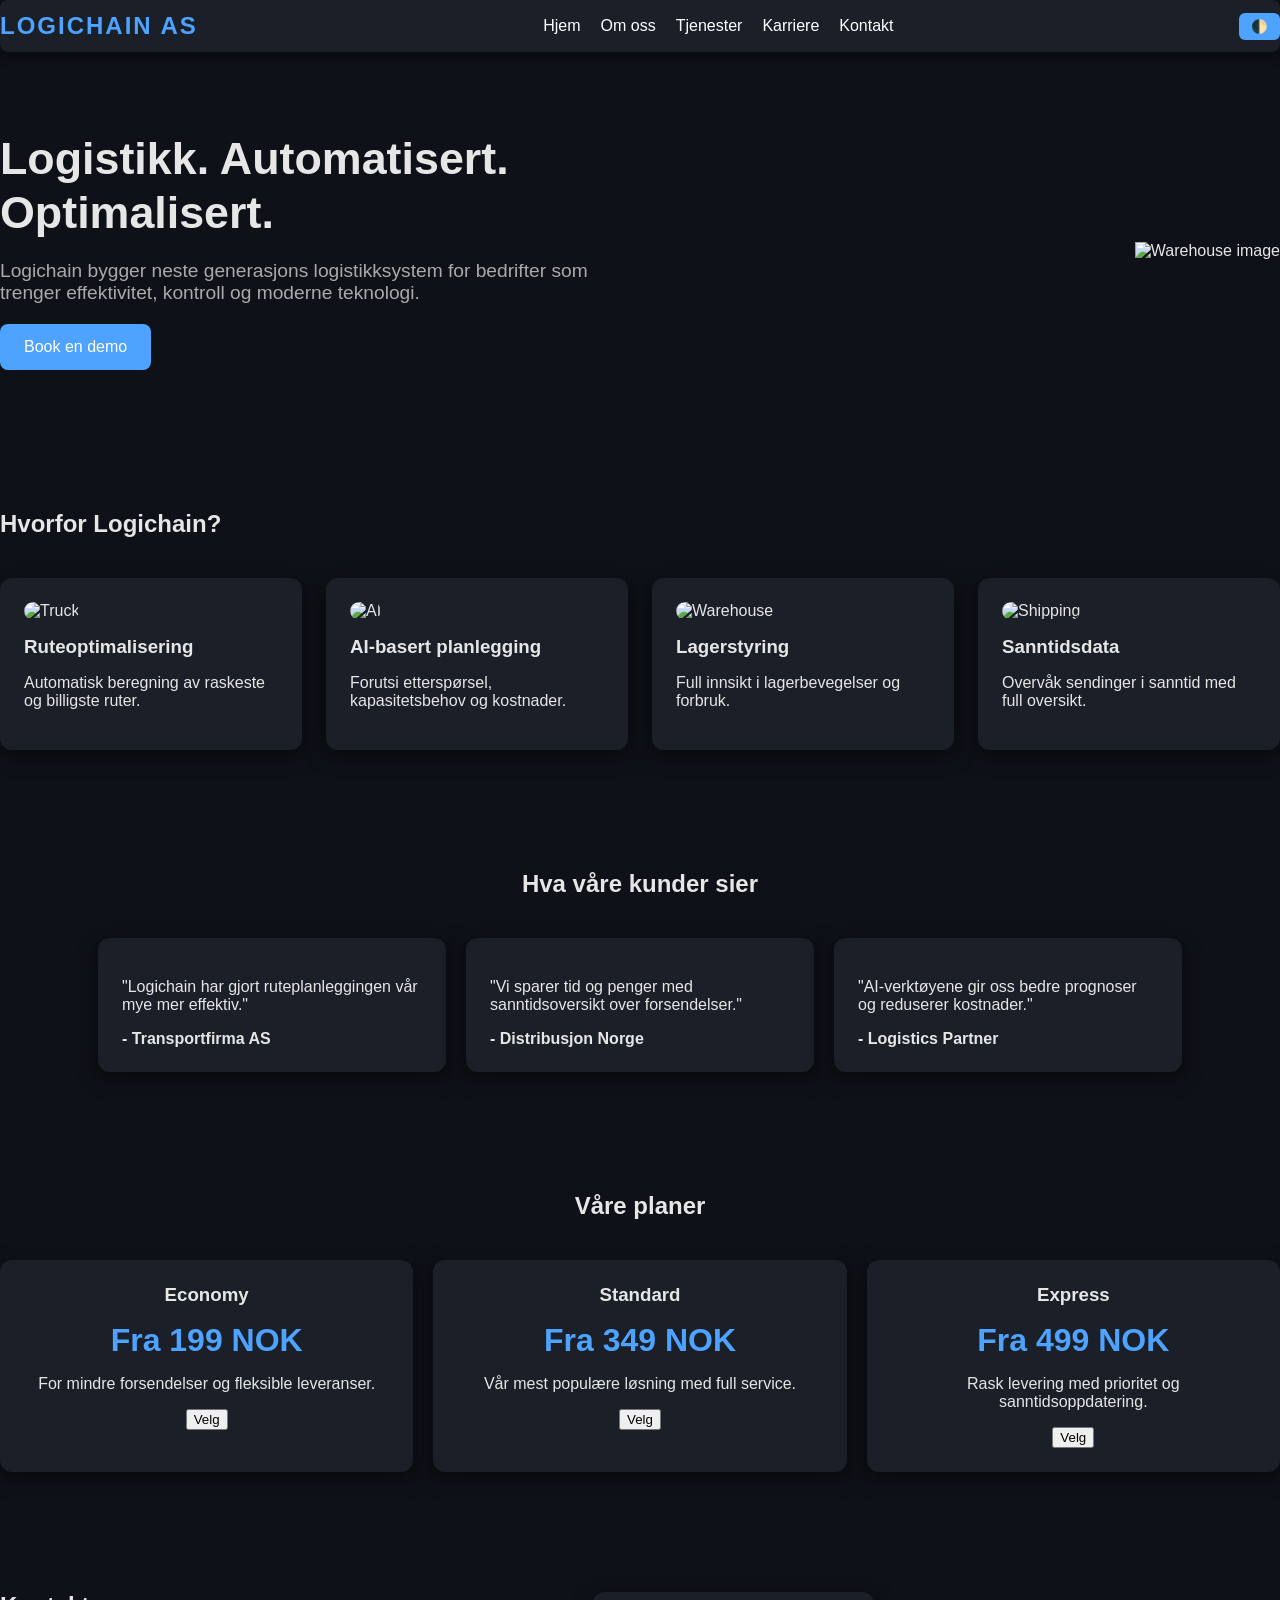
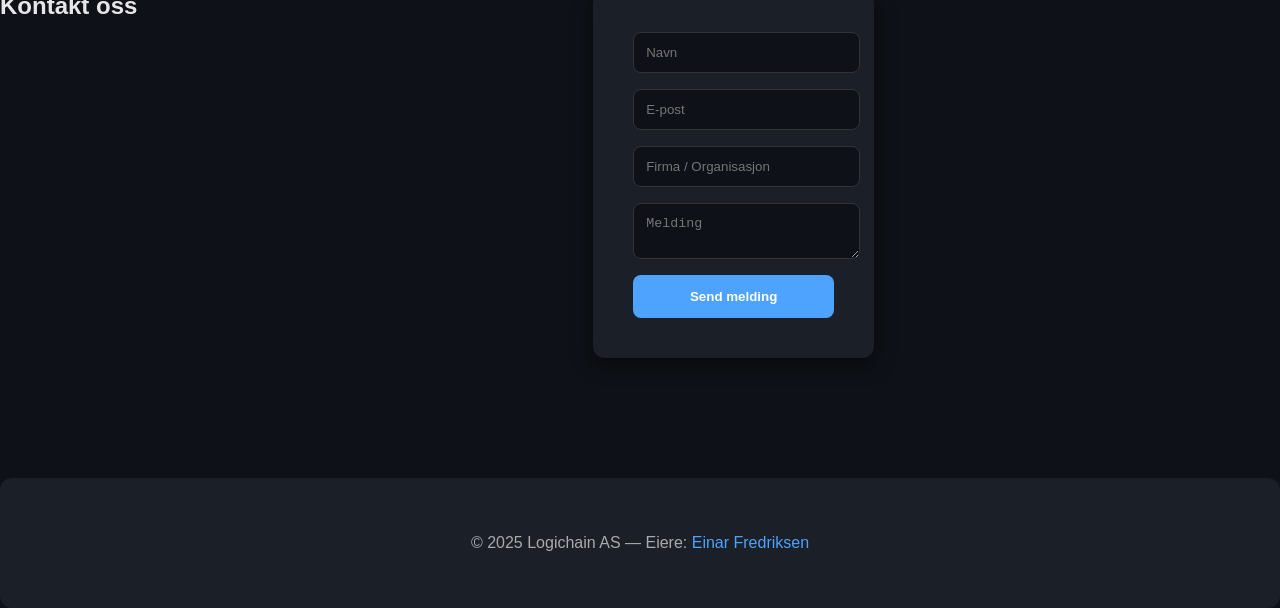
==== index.html @ 707dbbc5 "Update index.html" ====
<!DOCTYPE html>
<html lang="no">
<head>
<meta charset="UTF-8">
<meta name="viewport" content="width=device-width, initial-scale=1.0">
<title>Logichain – Moderne logistikksystem</title>
<link rel="stylesheet" href="assets/styles.css">
<style>
/* ---------- GLOBAL THEME VARIABLES ---------- */
:root {
  --bg: #f2f5f7;
  --text: #222;
  --card: #fff;
  --accent: #0a3d62;
  --muted: #555;
  --shadow: rgba(0,0,0,0.1);
}
body.dark-mode {
  --bg: #0e1117;
  --text: #e6e6e6;
  --card: #1b1f28;
  --accent: #4da3ff;
  --muted: #aaa;
  --shadow: rgba(0,0,0,0.5);
}

/* ---------- BASE STYLES ---------- */
body {
  background: var(--bg);
  color: var(--text);
  font-family: 'Inter', Arial, sans-serif;
  margin: 0;
  transition: background 0.25s, color 0.25s;
}
a { color: var(--accent); text-decoration:none; }
a:hover { text-decoration:underline; }
button { cursor:pointer; font-family:inherit; }
h1,h2,h3 { margin:0; }
.container { max-width:1200px; margin:0 auto; padding:0 20px; }

/* ---------- NAVBAR ---------- */
.navbar {
  display:flex;
  align-items:center;
  justify-content:space-between;
  padding:12px 0;
  background: var(--card);
  box-shadow:0 3px 12px var(--shadow);
  border-radius:8px;
}
.nav-links { display:flex; list-style:none; gap:20px; padding:0; margin:0; }
.nav-links li a { font-weight:500; }
.logo { font-weight:700; font-size:1.5em; letter-spacing:2px; color: var(--accent); }
.theme-toggle { background:var(--accent); color:#fff; border:none; padding:6px 12px; border-radius:6px; }

/* ---------- HERO ---------- */
.hero {
  display:flex;
  align-items:center;
  justify-content:space-between;
  flex-wrap:wrap;
  padding:80px 0;
  gap:20px;
}
.hero-content { max-width:600px; }
.hero h1 { font-size:2.8em; line-height:1.2; margin-bottom:20px; }
.hero p { font-size:1.2em; color:var(--muted); margin-bottom:20px; }
.cta-btn { background:var(--accent); color:#fff; padding:14px 24px; border-radius:8px; display:inline-block; transition:transform 0.2s; }
.cta-btn:hover { transform: translateY(-3px); }

/* ---------- FEATURE CARDS ---------- */
.features { padding:60px 0; }
.feature-grid { display:grid; grid-template-columns:repeat(auto-fit,minmax(280px,1fr)); gap:24px; margin-top:40px; }
.feature-card { background:var(--card); padding:24px; border-radius:12px; box-shadow:0 6px 20px var(--shadow); transition:transform 0.2s; }
.feature-card:hover { transform: translateY(-4px); }
.feature-card img { width:100%; border-radius:12px; margin-bottom:16px; }

/* ---------- TESTIMONIALS ---------- */
.testimonials { padding:60px 20px; }
.testimonials h2 { text-align:center; margin-bottom:40px; }
.testimonials-grid { display:flex; flex-wrap:wrap; justify-content:center; gap:20px; }
.testimonial-card { background:var(--card); padding:24px; border-radius:12px; max-width:300px; box-shadow:0 6px 20px var(--shadow); }

/* ---------- PRICING PLANS ---------- */
.pricing { padding:60px 0; background: var(--bg); }
.pricing h2 { text-align:center; margin-bottom:40px; }
.plan-grid { display:grid; grid-template-columns:repeat(auto-fit,minmax(250px,1fr)); gap:20px; }
.plan-card { background:var(--card); padding:24px; border-radius:12px; box-shadow:0 6px 20px var(--shadow); text-align:center; transition: transform 0.2s; }
.plan-card:hover { transform: translateY(-4px); }
.plan-card h3 { margin-bottom:16px; }
.plan-card .price { font-size:2em; font-weight:700; margin-bottom:16px; color: var(--accent); }

/* ---------- CONTACT FORM ---------- */
.contact { padding:60px 0; }
.contact form { display:grid; gap:16px; max-width:600px; margin:0 auto; background:var(--card); padding:40px; border-radius:12px; box-shadow:0 6px 20px var(--shadow); }
.contact input, .contact textarea { width:100%; padding:12px; border-radius:8px; border:1px solid #333; background: var(--bg); color: var(--text); }
.contact button { background: var(--accent); color:#fff; padding:14px; border-radius:8px; border:none; font-weight:600; }
.contact button:hover { transform: translateY(-2px); }

/* ---------- FOOTER ---------- */
footer { text-align:center; padding:40px 20px; color:var(--muted); background:var(--card); margin-top:60px; border-radius:12px; }

@media(max-width:768px) {
  .hero { flex-direction:column; text-align:center; }
  .hero img { max-width:100%; border-radius:12px; }
}
</style>
</head>
<body>

<header>
<nav class="navbar">
<div class="logo">LOGICHAIN AS</div>
<ul class="nav-links">
<li><a href="index.html">Hjem</a></li>
<li><a href="om.html">Om oss</a></li>
<li><a href="tjenester.html">Tjenester</a></li>
<li><a href="karriere.html">Karriere</a></li>
<li><a href="kontakt.html">Kontakt</a></li>
</ul>
<button class="theme-toggle" id="themeToggle">🌓</button>
</nav>
</header>

<section class="hero">
<div class="hero-content">
<h1>Logistikk. Automatisert. Optimalisert.</h1>
<p>Logichain bygger neste generasjons logistikksystem for bedrifter som trenger effektivitet, kontroll og moderne teknologi.</p>
<a href="kontakt.html" class="cta-btn">Book en demo</a>
</div>
<img src="https://github.com/logichainas/logichain.no/blob/main/Platinum-Cargo-Logistics-Image.jpg?raw=true/600x400/?logistics,warehouse" alt="Warehouse image">
</section>

<section class="features">
<h2>Hvorfor Logichain?</h2>
<div class="feature-grid">
<div class="feature-card">
<img src="https://source.unsplash.com/600x400/?truck,logistics" alt="Truck">
<h3>Ruteoptimalisering</h3>
<p>Automatisk beregning av raskeste og billigste ruter.</p>
</div>
<div class="feature-card">
<img src="https://source.unsplash.com/600x400/?ai,data" alt="AI">
<h3>AI-basert planlegging</h3>
<p>Forutsi etterspørsel, kapasitetsbehov og kostnader.</p>
</div>
<div class="feature-card">
<img src="https://source.unsplash.com/600x400/?warehouse,automation" alt="Warehouse">
<h3>Lagerstyring</h3>
<p>Full innsikt i lagerbevegelser og forbruk.</p>
</div>
<div class="feature-card">
<img src="https://source.unsplash.com/600x400/?shipping,logistics" alt="Shipping">
<h3>Sanntidsdata</h3>
<p>Overvåk sendinger i sanntid med full oversikt.</p>
</div>
</div>
</section>

<section class="testimonials">
<h2>Hva våre kunder sier</h2>
<div class="testimonials-grid">
<div class="testimonial-card">
<p>"Logichain har gjort ruteplanleggingen vår mye mer effektiv."</p>
<strong>- Transportfirma AS</strong>
</div>
<div class="testimonial-card">
<p>"Vi sparer tid og penger med sanntidsoversikt over forsendelser."</p>
<strong>- Distribusjon Norge</strong>
</div>
<div class="testimonial-card">
<p>"AI-verktøyene gir oss bedre prognoser og reduserer kostnader."</p>
<strong>- Logistics Partner</strong>
</div>
</div>
</section>

<section class="pricing">
<h2>Våre planer</h2>
<div class="plan-grid">
<div class="plan-card">
<h3>Economy</h3>
<div class="price">Fra 199 NOK</div>
<p>For mindre forsendelser og fleksible leveranser.</p>
<button>Velg</button>
</div>
<div class="plan-card">
<h3>Standard</h3>
<div class="price">Fra 349 NOK</div>
<p>Vår mest populære løsning med full service.</p>
<button>Velg</button>
</div>
<div class="plan-card">
<h3>Express</h3>
<div class="price">Fra 499 NOK</div>
<p>Rask levering med prioritet og sanntidsoppdatering.</p>
<button>Velg</button>
</div>
</div>
</section>

<section class="contact">
<h2 style="text-align:center; margin-bottom:30px;">Kontakt oss</h2>
<form>
<input type="text" placeholder="Navn" required>
<input type="email" placeholder="E-post" required>
<input type="text" placeholder="Firma / Organisasjon">
<textarea placeholder="Melding" required></textarea>
<button type="submit">Send melding</button>
</form>
</section>

<footer>
<p>© 2025 Logichain AS — Eiere: <a href="https://www.linkedin.com/in/einar-fredriksen-756375256">Einar Fredriksen</a></p>
</footer>

<script>
// DARK MODE TOGGLE
const toggleBtn = document.getElementById('themeToggle');
function applyTheme(saved) {
    if (saved === 'dark') document.body.classList.add('dark-mode');
    else document.body.classList.remove('dark-mode');
}
let savedTheme = localStorage.getItem('theme');
if(!savedTheme) { savedTheme = 'dark'; localStorage.setItem('theme','dark'); }
applyTheme(savedTheme);
if(toggleBtn) {
  toggleBtn.addEventListener('click', () => {
    const newTheme = document.body.classList.contains('dark-mode') ? 'light' : 'dark';
    localStorage.setItem('theme', newTheme);
    applyTheme(newTheme);
  });
}
</script>
</body>
</html>
---- assets/styles.css ----
/* ==== GLOBAL ==== */
body {
    margin: 0;
    font-family: Arial, sans-serif;
    background: #f2f5f7;
    color: #222;
    transition: background 0.3s, color 0.3s;
}

body.dark {
    background: #121212;
    color: #e4e4e4;
}

/* NAVBAR */
.navbar {
    display: flex;
    justify-content: space-between;
    padding: 20px;
    background: #0a316c;
    color: white;
}

.nav-links {
    list-style: none;
    display: flex;
    gap: 25px;
}

.nav-links a {
    color: white;
    text-decoration: none;
    font-weight: bold;
}

.theme-toggle {
    padding: 6px 12px;
    border: none;
    cursor: pointer;
    background: #ffffff22;
    color: white;
}

/* HERO */
.hero {
    display: flex;
    padding: 30px;
    gap: 30px;
}

.hero-content {
    max-width: 500px;
}

.hero-img {
    width: 55%;
    border-radius: 12px;
}

/* CTA */
.cta-btn {
    display: inline-block;
    padding: 12px 20px;
    background: #0a316c;
    color: white;
    text-decoration: none;
    border-radius: 6px;
}

/* FEATURES */
.features {
    padding: 50px 20px;
}

.feature-grid {
    display: grid;
    grid-template-columns: repeat(auto-fit, minmax(260px, 1fr));
    gap: 25px;
}

.feature-card {
    background: white;
    padding: 15px;
    border-radius: 10px;
}

body.dark .feature-card {
    background: #1c1c1c;
}

.feature-card img {
    width: 100%;
    border-radius: 8px;
}

/* PAGE HEADER */
.page-header {
    text-align: center;
    padding: 50px 20px;
}

/* TEAM */
.team-grid {
    display: grid;
    grid-template-columns: repeat(auto-fit, minmax(260px, 1fr));
    gap: 25px;
    padding: 20px;
}

.team-card {
    background: white;
    padding: 20px;
    border-radius: 12px;
    text-align: center;
}

.team-card img {
    width: 180px;
    height: 180px;
    border-radius: 50%;
}

/* SERVICES */
.service-card {
    margin: 25px auto;
    max-width: 900px;
}

.service-card img {
    width: 100%;
    border-radius: 10px;
}

/* JOBS */
.job-list {
    padding: 20px;
}

.job-card {
    background: white;
    padding: 20px;
    border-radius: 10px;
    margin-bottom: 20px;
}

/* CONTACT */
.contact {
    display: flex;
    gap: 50px;
    padding: 20px;
}

.contact-form {
    flex: 1;
    display: flex;
    flex-direction: column;
    gap: 10px;
}

.contact-info {
    flex: 1;
}

/* FOOTER */
footer {
    text-align: center;
    padding: 20px;
    background: #0a316c;
    color: white;
    margin-top: 50px;
}
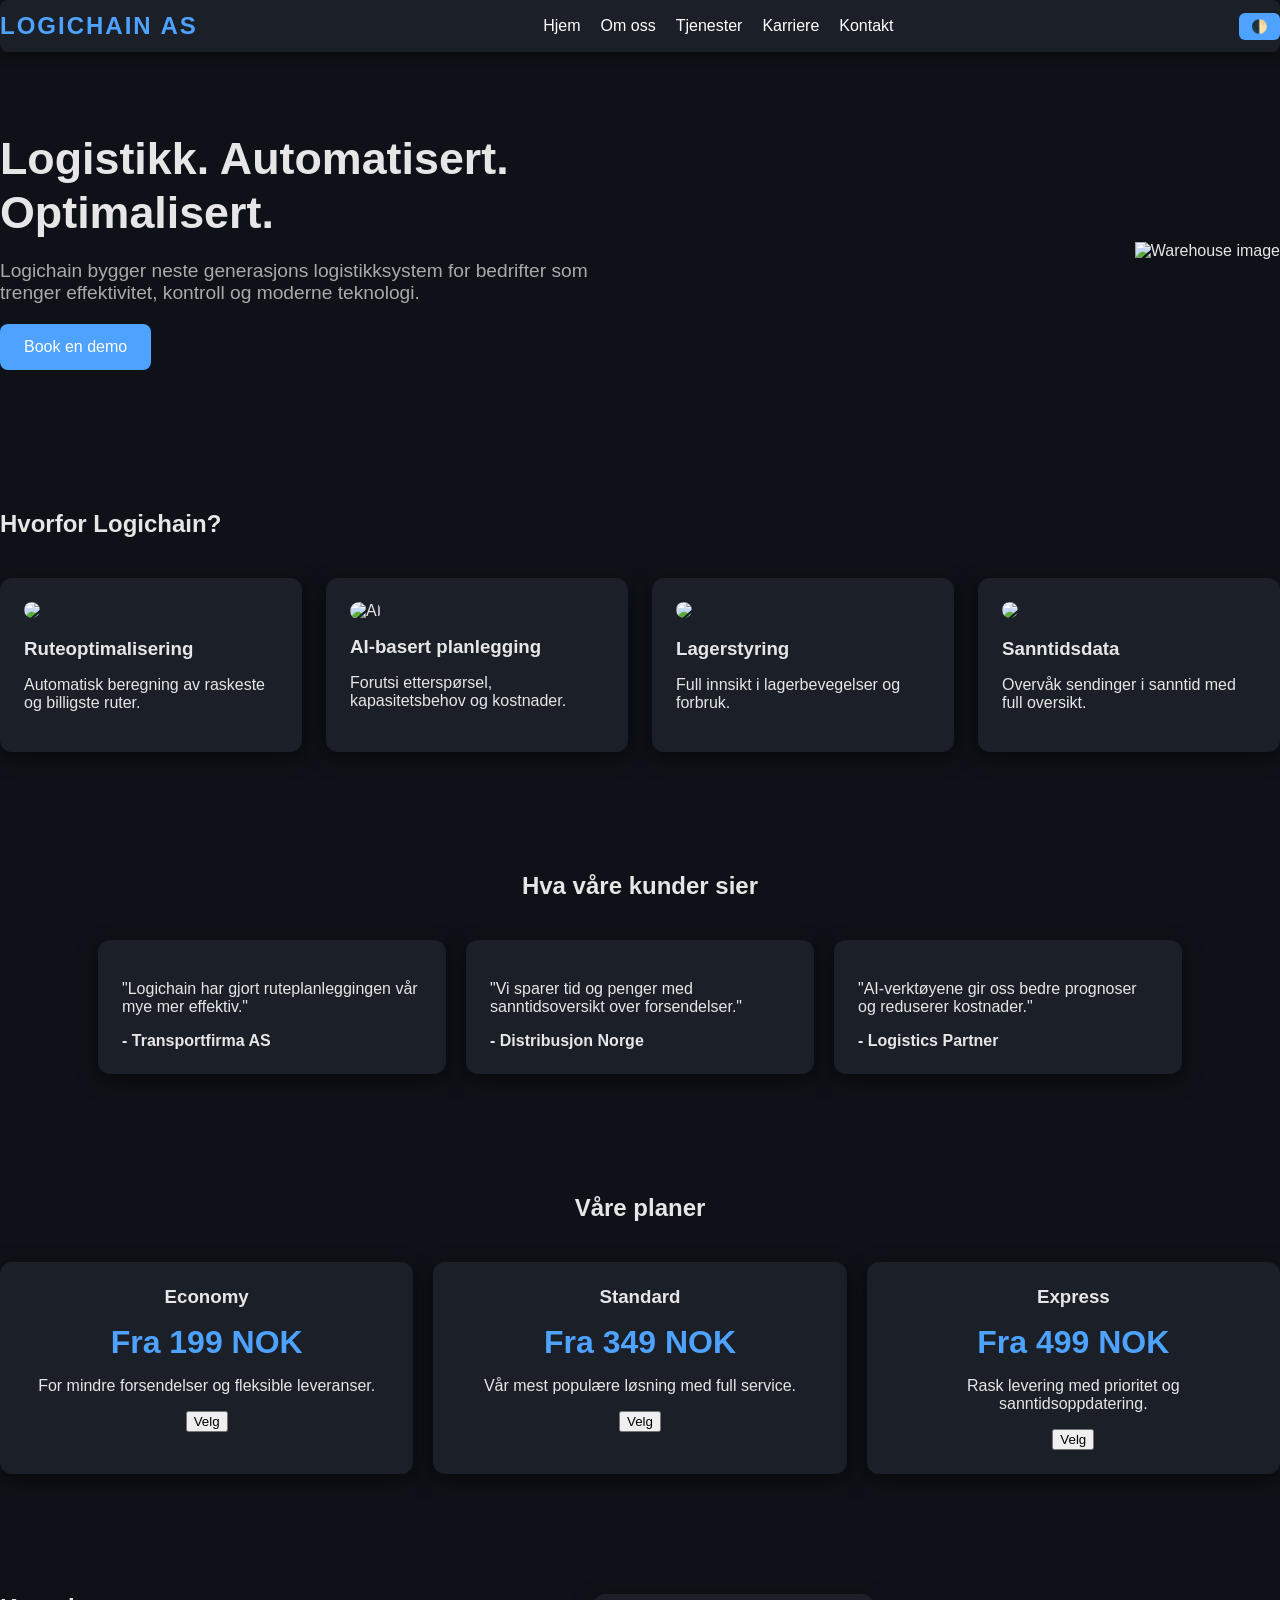
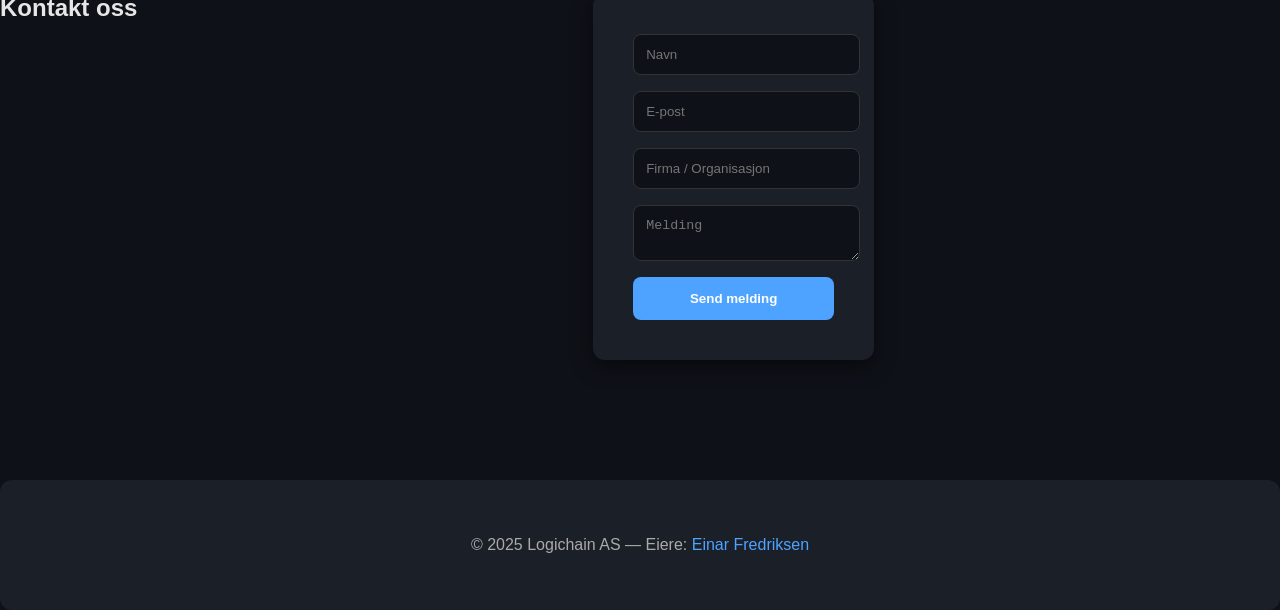
==== commit 54c39234: "Update index.html" ====
--- a/index.html
+++ b/index.html
@@ -135,7 +135,7 @@
 <h2>Hvorfor Logichain?</h2>
 <div class="feature-grid">
 <div class="feature-card">
-<img src="https://source.unsplash.com/600x400/?truck,logistics" alt="Truck">
+<img src="https://media.istockphoto.com/id/1663889855/photo/white-trucks-with-containers-on-highway.jpg?s=612x612&w=0&k=20&c=J7x2AiiCwSdJ9dCTwfg8u5avh6YHZOIkTx4pVGvOyrw=">
 <h3>Ruteoptimalisering</h3>
 <p>Automatisk beregning av raskeste og billigste ruter.</p>
 </div>
@@ -145,12 +145,12 @@
 <p>Forutsi etterspørsel, kapasitetsbehov og kostnader.</p>
 </div>
 <div class="feature-card">
-<img src="https://source.unsplash.com/600x400/?warehouse,automation" alt="Warehouse">
+<img src="https://www.bluelinkerp.com/wp-content/uploads/2023/10/wms-erp-system_m.jpg">
 <h3>Lagerstyring</h3>
 <p>Full innsikt i lagerbevegelser og forbruk.</p>
 </div>
 <div class="feature-card">
-<img src="https://source.unsplash.com/600x400/?shipping,logistics" alt="Shipping">
+<img src="https://www.savinodelbene.com/wp-content/uploads/2025/07/ro-ro-transport.png">
 <h3>Sanntidsdata</h3>
 <p>Overvåk sendinger i sanntid med full oversikt.</p>
 </div>
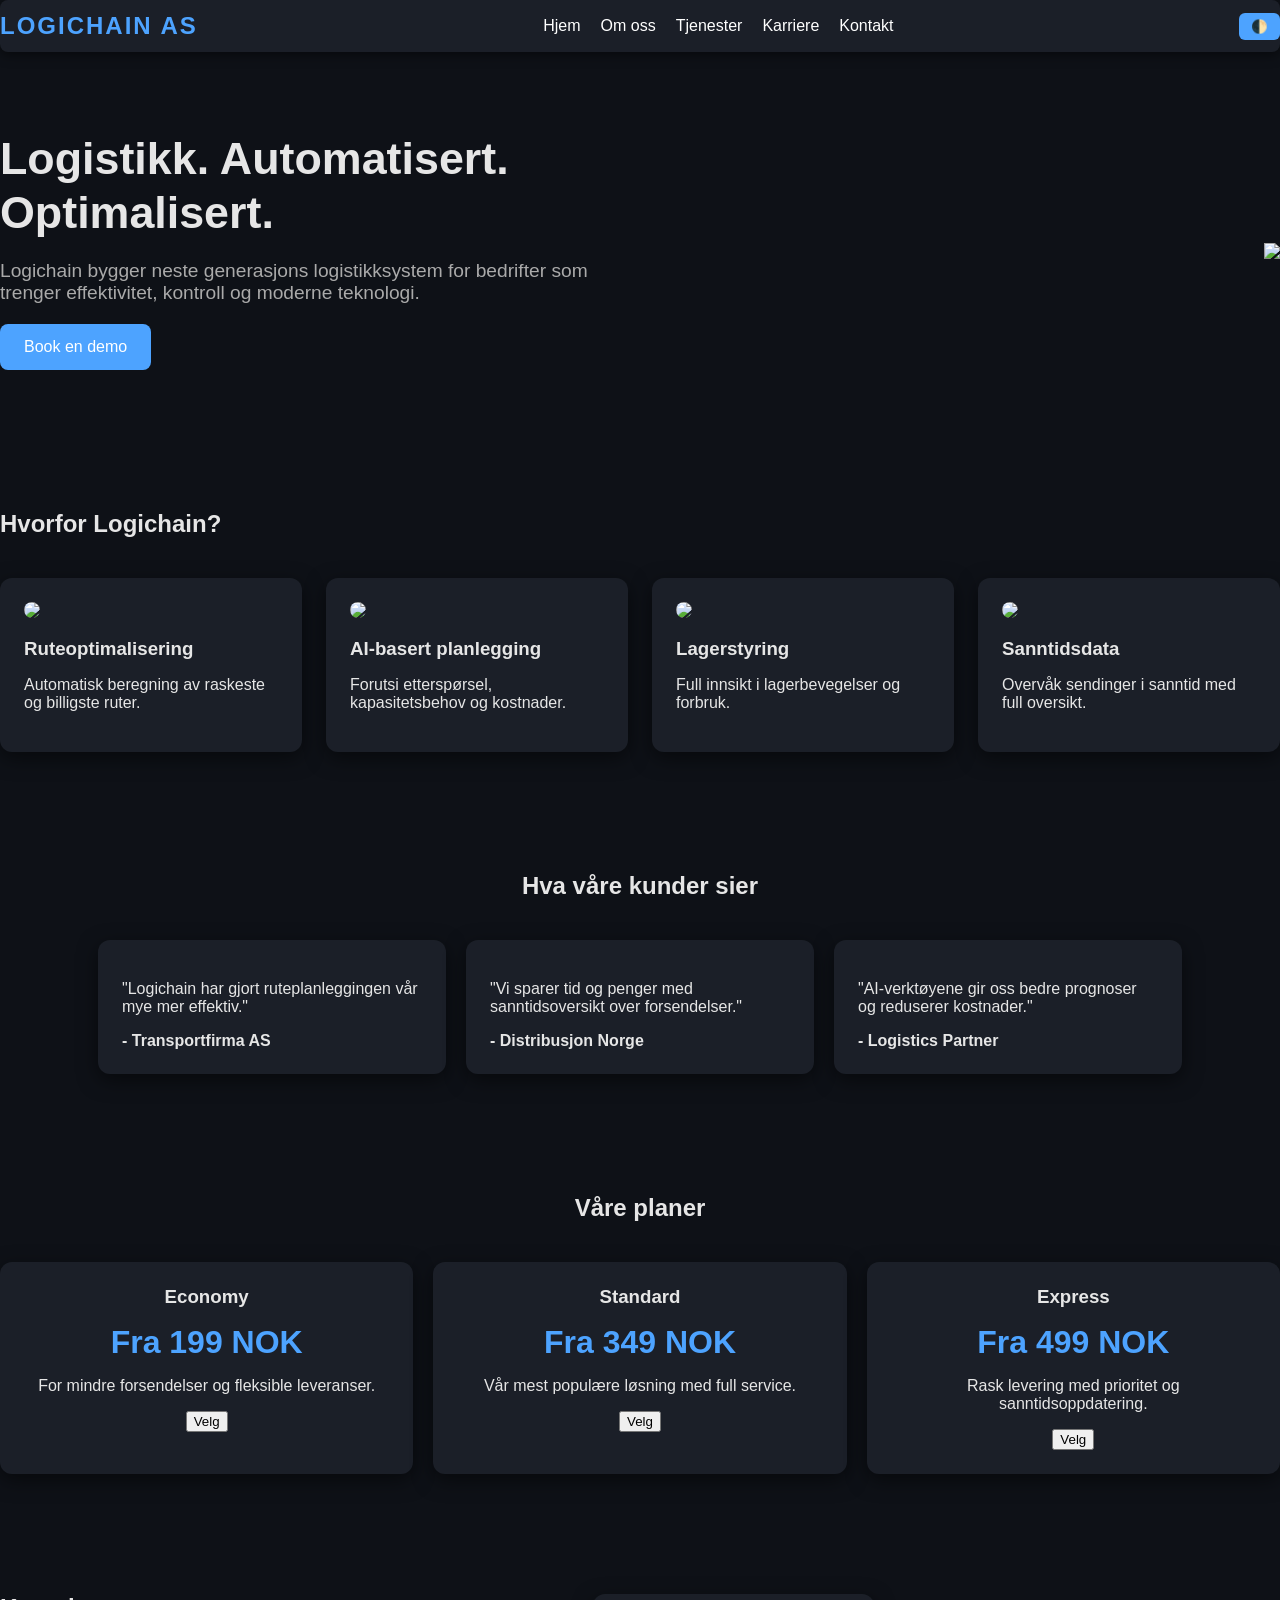
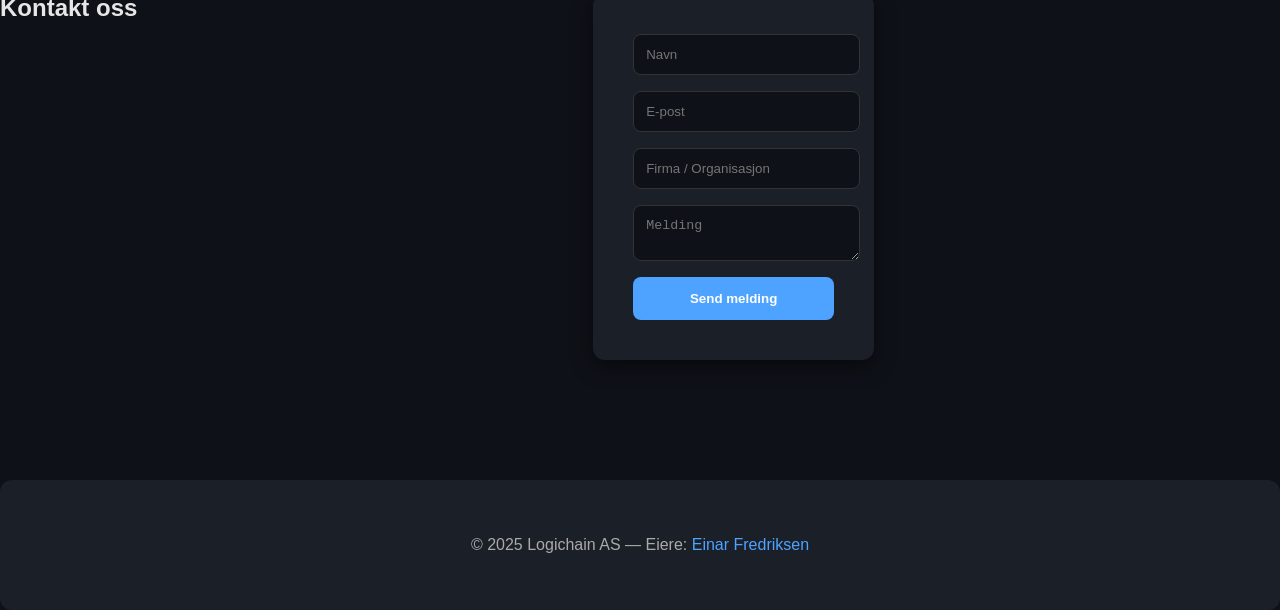
==== commit d72d7508: "Update index.html" ====
--- a/index.html
+++ b/index.html
@@ -128,7 +128,7 @@
 <p>Logichain bygger neste generasjons logistikksystem for bedrifter som trenger effektivitet, kontroll og moderne teknologi.</p>
 <a href="kontakt.html" class="cta-btn">Book en demo</a>
 </div>
-<img src="https://github.com/logichainas/logichain.no/blob/main/Platinum-Cargo-Logistics-Image.jpg?raw=true/600x400/?logistics,warehouse" alt="Warehouse image">
+<img src="https://chatgpt.com/backend-api/estuary/content?id=file_0000000076ec71f4a0ebfb96a70a892d&ts=490359&p=fs&cid=1&sig=0b1d6c998deb57f4c576d25409c22c8dc9eb43417cb2085164a8087d79acadea&v=0">
 </section>
 
 <section class="features">
@@ -140,7 +140,7 @@
 <p>Automatisk beregning av raskeste og billigste ruter.</p>
 </div>
 <div class="feature-card">
-<img src="https://source.unsplash.com/600x400/?ai,data" alt="AI">
+<img src="https://www.twoday.no/hubfs/SE%20-%20twoday%20Sweden/Analytics/Blogg/AI-f%C3%B6rbered-data.jpg">
 <h3>AI-basert planlegging</h3>
 <p>Forutsi etterspørsel, kapasitetsbehov og kostnader.</p>
 </div>
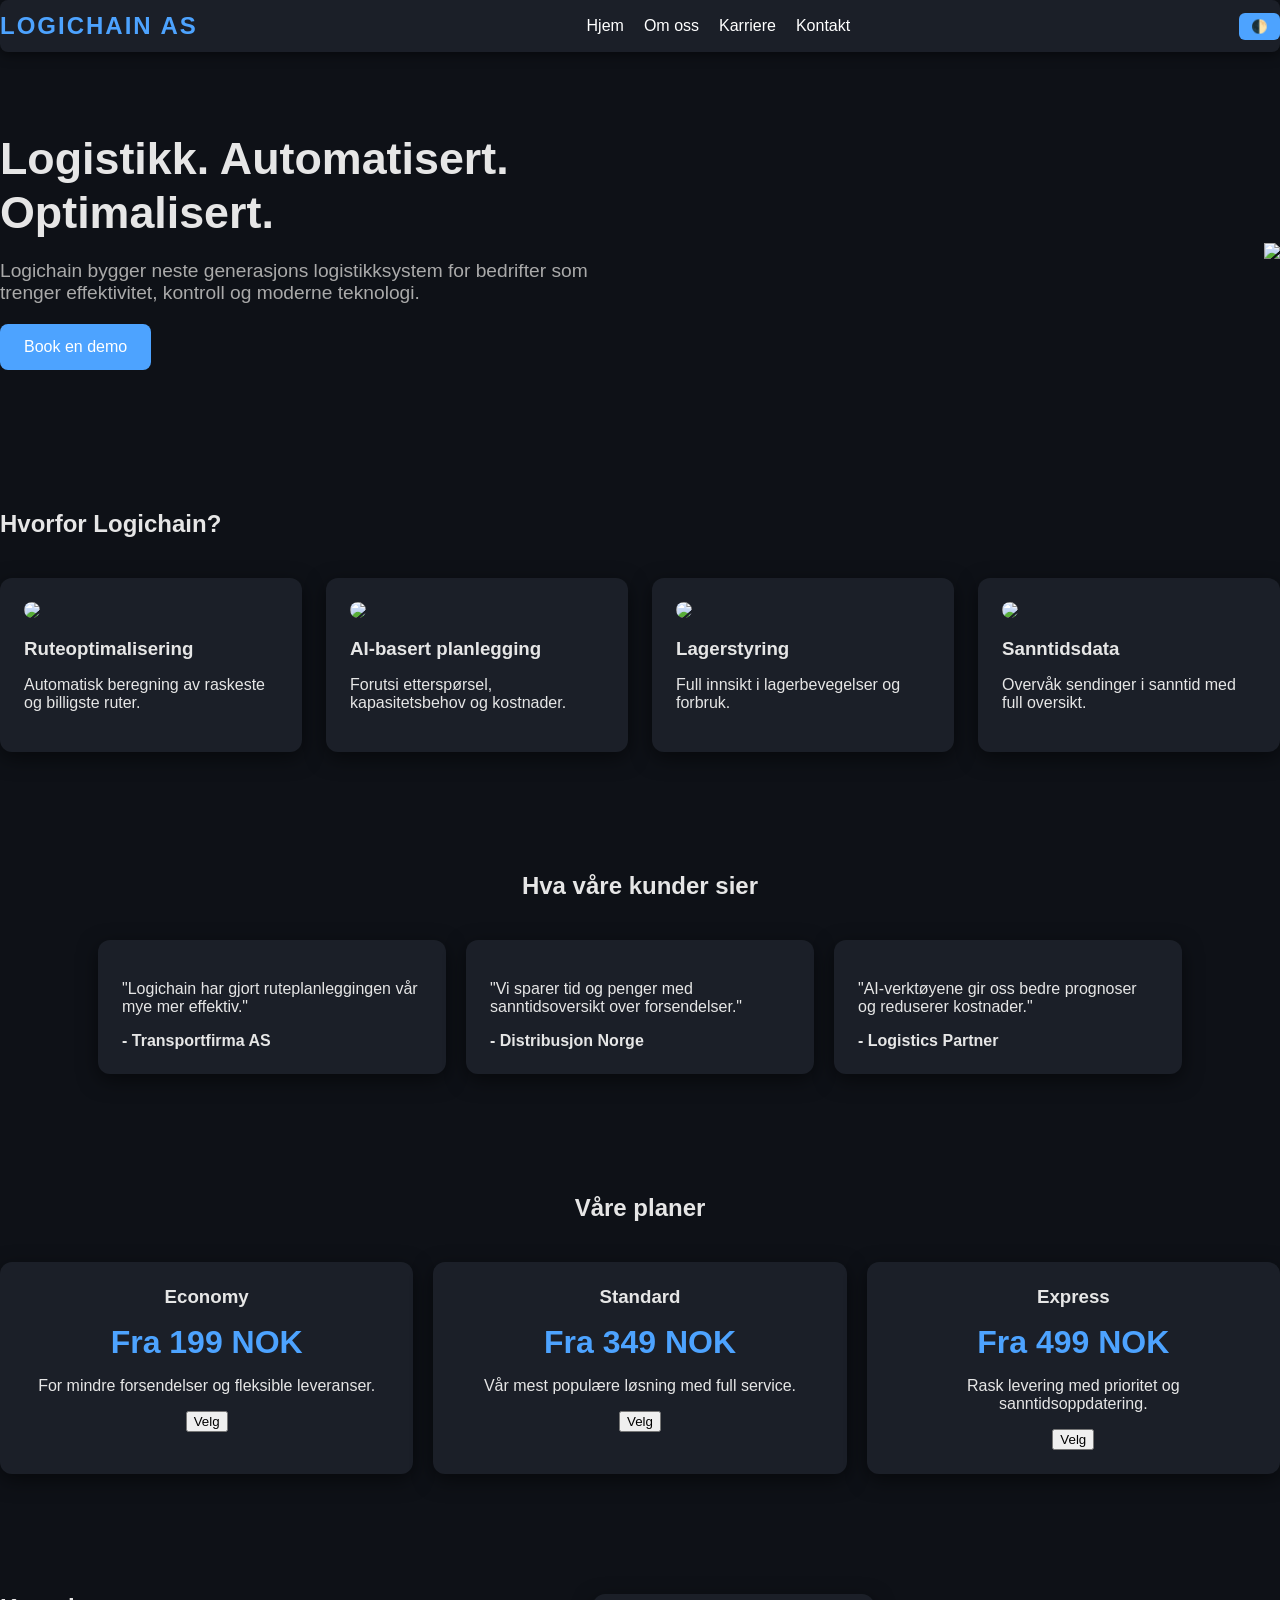
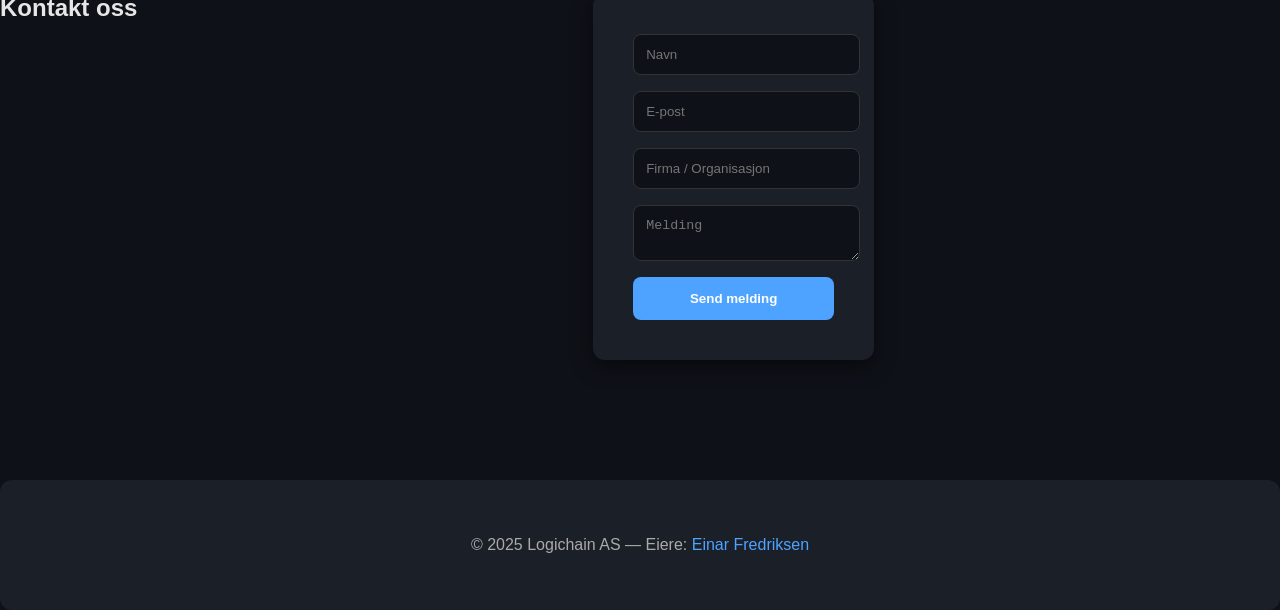
==== commit 84cd209a: "Update index.html" ====
--- a/index.html
+++ b/index.html
@@ -114,7 +114,6 @@
 <ul class="nav-links">
 <li><a href="index.html">Hjem</a></li>
 <li><a href="om.html">Om oss</a></li>
-<li><a href="tjenester.html">Tjenester</a></li>
 <li><a href="karriere.html">Karriere</a></li>
 <li><a href="kontakt.html">Kontakt</a></li>
 </ul>
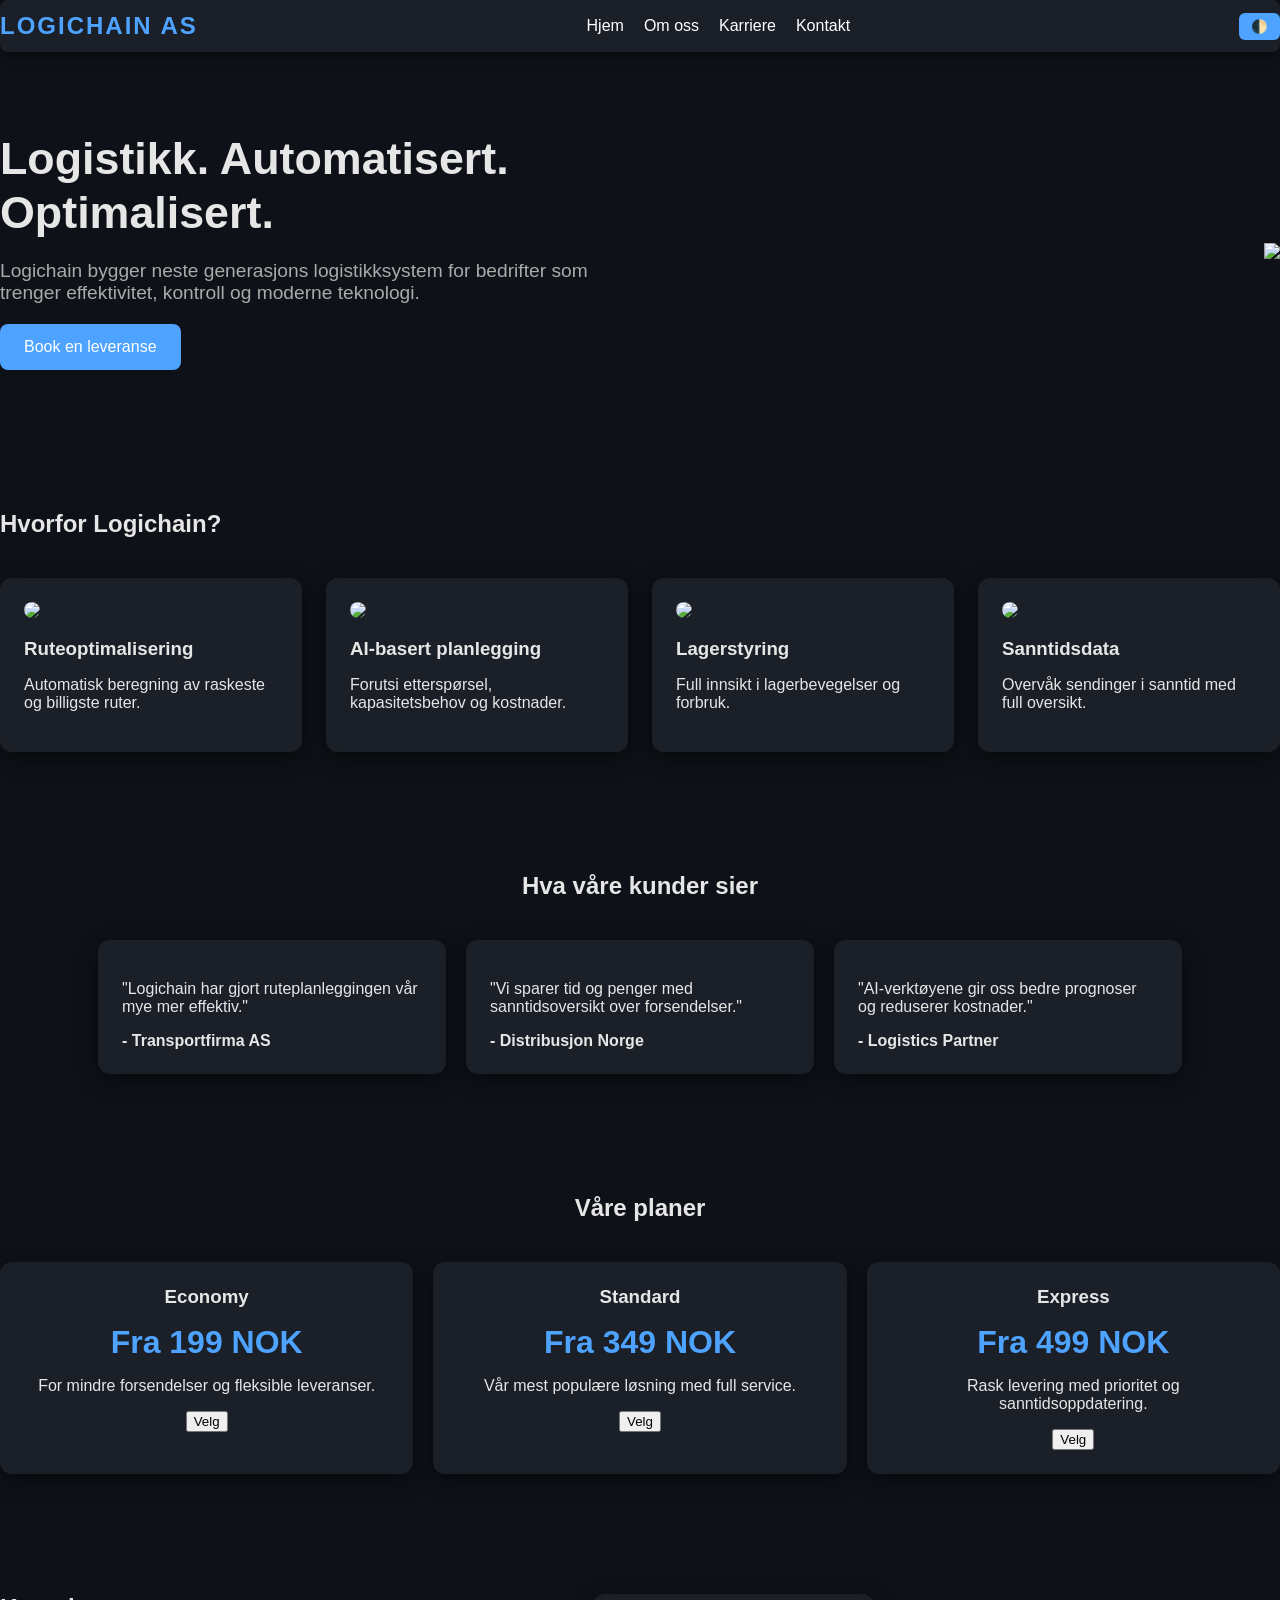
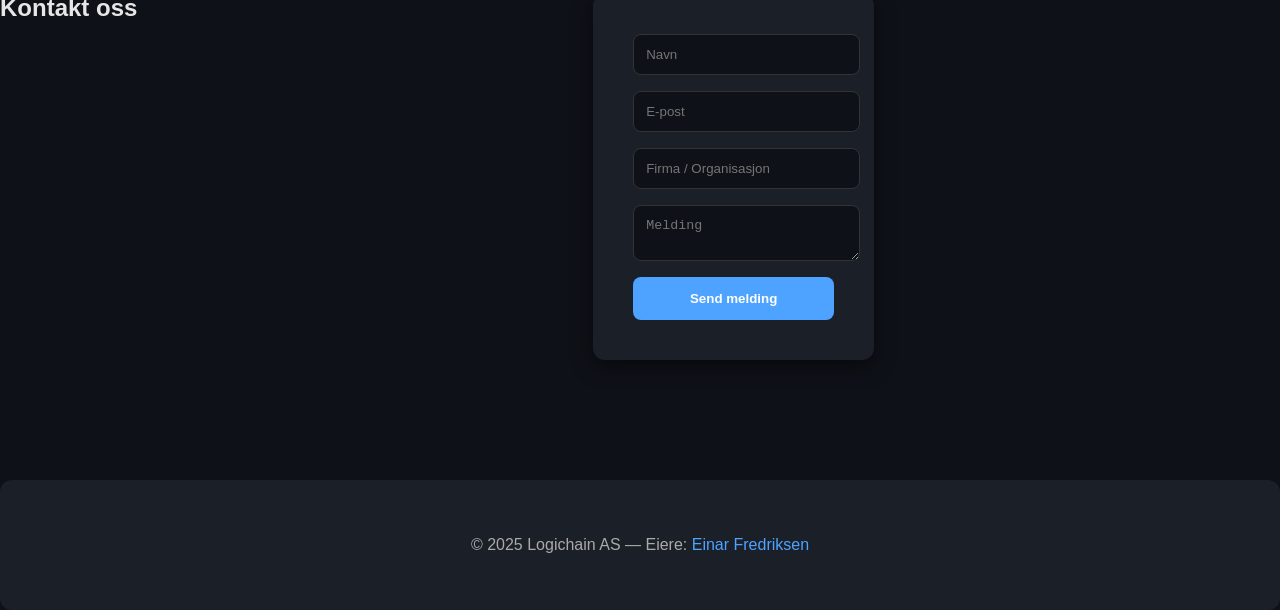
==== commit ad98e545: "Update index.html" ====
--- a/index.html
+++ b/index.html
@@ -115,7 +115,7 @@
 <li><a href="index.html">Hjem</a></li>
 <li><a href="om.html">Om oss</a></li>
 <li><a href="karriere.html">Karriere</a></li>
-<li><a href="kontakt.html">Kontakt</a></li>
+<li><a href="booking.html">Kontakt</a></li>
 </ul>
 <button class="theme-toggle" id="themeToggle">🌓</button>
 </nav>
@@ -125,9 +125,9 @@
 <div class="hero-content">
 <h1>Logistikk. Automatisert. Optimalisert.</h1>
 <p>Logichain bygger neste generasjons logistikksystem for bedrifter som trenger effektivitet, kontroll og moderne teknologi.</p>
-<a href="kontakt.html" class="cta-btn">Book en demo</a>
-</div>
-<img src="https://chatgpt.com/backend-api/estuary/content?id=file_0000000076ec71f4a0ebfb96a70a892d&ts=490359&p=fs&cid=1&sig=0b1d6c998deb57f4c576d25409c22c8dc9eb43417cb2085164a8087d79acadea&v=0">
+<a href="booking.html" class="cta-btn">Book en leveranse</a>
+</div>
+<img src="C:\Users\barel_einar\Downloads\ChatGPT Image 10. des. 2025, 10_31_51.png">
 </section>
 
 <section class="features">
